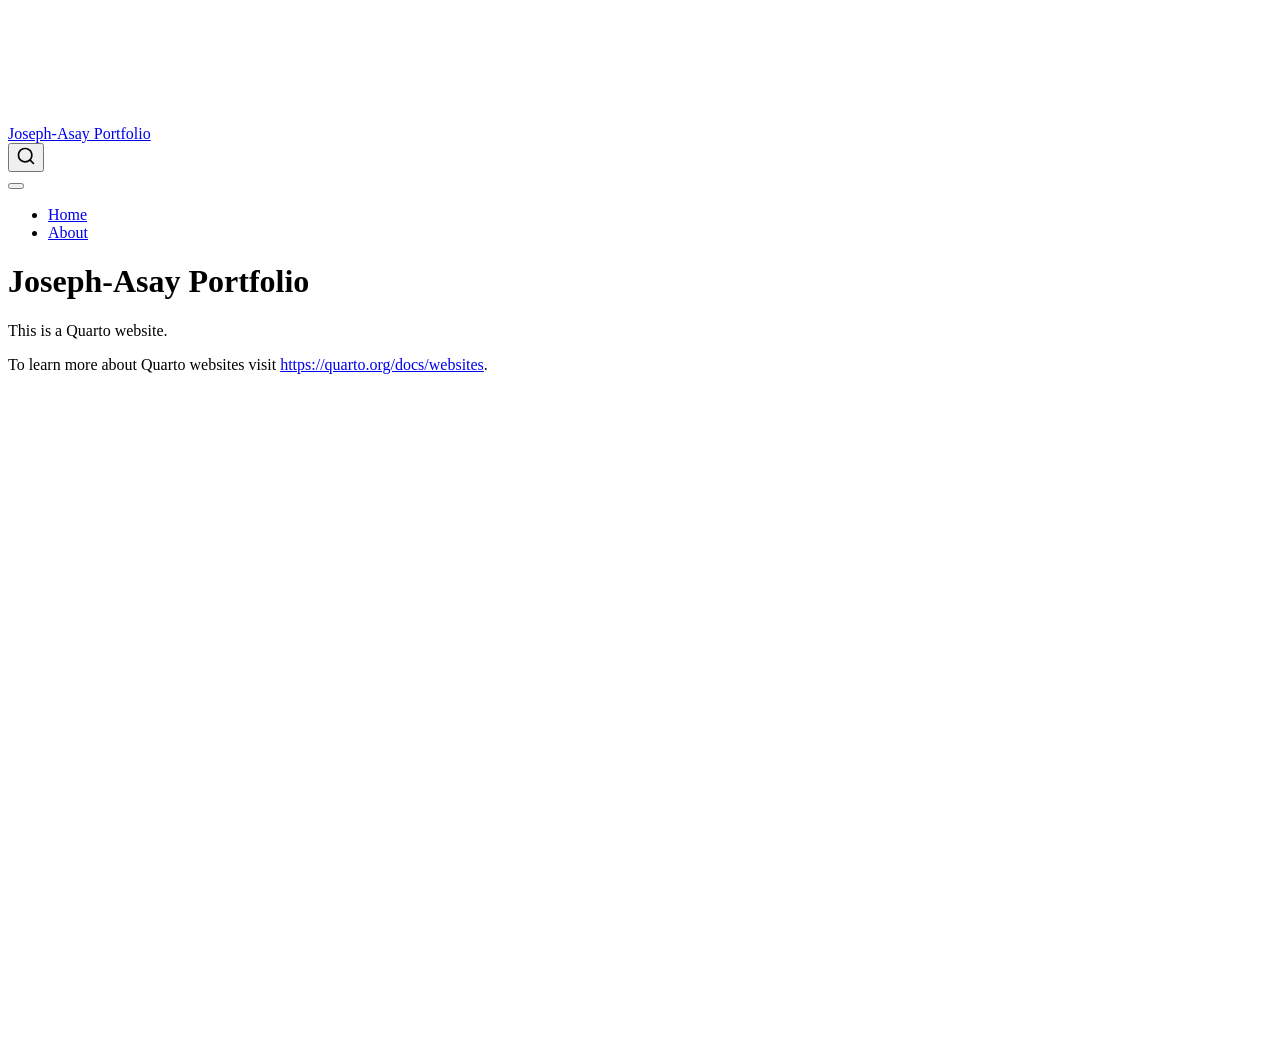
==== docs/index.html @ f4db393e "Initial commit: Quarto portfolio website" ====
<!DOCTYPE html>
<html xmlns="http://www.w3.org/1999/xhtml" lang="en" xml:lang="en"><head>

<meta charset="utf-8">
<meta name="generator" content="quarto-1.10.18">

<meta name="viewport" content="width=device-width, initial-scale=1.0, user-scalable=yes">


<title>Joseph-Asay Portfolio</title>
<style>
/* Default styles provided by pandoc.
** See https://pandoc.org/MANUAL.html#variables-for-html for config info.
*/
span.smallcaps{font-variant: small-caps;}
div.columns{display: flex; gap: 1.5em;}
div.column{flex: auto;}
@media screen {
div.columns{gap: min(4vw, 1.5em);}
div.column{overflow-x: auto;}
}
div.hanging-indent{margin-left: 1.5em; text-indent: -1.5em;}
ul.task-list{list-style: none;}
ul.task-list li input[type="checkbox"] {
  width: 0.8em;
  margin: 0 0.8em 0.2em -1em; /* quarto-specific, see https://github.com/quarto-dev/quarto-cli/issues/4556 */ 
  vertical-align: middle;
}
</style>


<script src="site_libs/quarto-nav/quarto-nav.js"></script>
<script src="site_libs/quarto-nav/headroom.min.js"></script>
<script src="site_libs/clipboard/clipboard.min.js"></script>
<script src="site_libs/quarto-search/autocomplete.umd.js"></script>
<script src="site_libs/quarto-search/fuse.min.js"></script>
<script src="site_libs/quarto-search/quarto-search.js"></script>
<meta name="quarto:offset" content="./">
<script src="site_libs/quarto-html/quarto.js" type="module"></script>
<script src="site_libs/quarto-html/tabsets/tabsets.js" type="module"></script>
<script src="site_libs/quarto-html/popper.min.js"></script>
<script src="site_libs/quarto-html/tippy.umd.min.js"></script>
<script src="site_libs/quarto-html/anchor.min.js"></script>
<link href="site_libs/quarto-html/tippy.css" rel="stylesheet">
<link href="site_libs/quarto-html/quarto-syntax-highlighting-64a204ab8560d761af7679ceaba22944.css" rel="stylesheet" id="quarto-text-highlighting-styles">
<script src="site_libs/bootstrap/bootstrap.min.js"></script>
<link href="site_libs/bootstrap/bootstrap-icons.css" rel="stylesheet">
<link href="site_libs/bootstrap/bootstrap-172ba59bd5e0b52282274ba0c0cc16fc.min.css" rel="stylesheet" append-hash="true" id="quarto-bootstrap" data-mode="light">
<script id="quarto-search-options" type="application/json">{
  "location": "navbar",
  "copy-button": false,
  "collapse-after": 3,
  "panel-placement": "end",
  "type": "overlay",
  "limit": 50,
  "keyboard-shortcut": [
    "f",
    "/",
    "s"
  ],
  "show-item-context": false,
  "language": {
    "search-no-results-text": "No results",
    "search-matching-documents-text": "matching documents",
    "search-copy-link-title": "Copy link to search",
    "search-hide-matches-text": "Hide additional matches",
    "search-more-match-text": "more match in this document",
    "search-more-matches-text": "more matches in this document",
    "search-clear-button-title": "Clear",
    "search-text-placeholder": "",
    "search-detached-cancel-button-title": "Cancel",
    "search-submit-button-title": "Submit",
    "search-label": "Search"
  }
}</script>


<link rel="stylesheet" href="styles.css">
</head>

<body class="nav-fixed quarto-light">

<div id="quarto-search-results"></div>
  <header id="quarto-header" class="headroom fixed-top">
    <nav class="navbar navbar-expand-lg " data-bs-theme="dark">
      <div class="navbar-container container-fluid">
      <div class="navbar-brand-container mx-auto">
    <a class="navbar-brand" href="./index.html">
    <span class="navbar-title">Joseph-Asay Portfolio</span>
    </a>
  </div>
            <div id="quarto-search" class="" title="Search"></div>
          <button class="navbar-toggler" type="button" data-bs-toggle="collapse" data-bs-target="#navbarCollapse" aria-controls="navbarCollapse" role="menu" aria-expanded="false" aria-label="Toggle navigation" onclick="if (window.quartoToggleHeadroom) { window.quartoToggleHeadroom(); }">
  <span class="navbar-toggler-icon"></span>
</button>
          <div class="collapse navbar-collapse" id="navbarCollapse">
            <ul class="navbar-nav navbar-nav-scroll me-auto">
  <li class="nav-item">
    <a class="nav-link active" href="./index.html" aria-current="page"> 
<span class="menu-text">Home</span></a>
  </li>  
  <li class="nav-item">
    <a class="nav-link" href="./about.html"> 
<span class="menu-text">About</span></a>
  </li>  
</ul>
          </div> <!-- /navcollapse -->
            <div class="quarto-navbar-tools">
</div>
      </div> <!-- /container-fluid -->
    </nav>
</header>
<!-- content -->
<div id="quarto-content" class="quarto-container page-columns page-rows-contents page-layout-article page-navbar">
<!-- sidebar -->
<!-- margin-sidebar -->
    <div id="quarto-margin-sidebar" class="sidebar margin-sidebar zindex-bottom">
        
    </div>
<!-- main -->
<main class="content" id="quarto-document-content">

<header id="title-block-header" class="quarto-title-block default">
<div class="quarto-title">
<h1 class="title">Joseph-Asay Portfolio</h1>
</div>



<div class="quarto-title-meta">

    
  
    
  </div>
  


</header>


<p>This is a Quarto website.</p>
<p>To learn more about Quarto websites visit <a href="https://quarto.org/docs/websites" class="uri">https://quarto.org/docs/websites</a>.</p>



</main> <!-- /main -->
<script id="quarto-html-after-body" type="application/javascript">
  window.document.addEventListener("DOMContentLoaded", function (event) {
    const icon = "";
    const anchorJS = new window.AnchorJS();
    anchorJS.options = {
      placement: 'right',
      icon: icon
    };
    anchorJS.add('.anchored');
    const isCodeAnnotation = (el) => {
      for (const clz of el.classList) {
        if (clz.startsWith('code-annotation-')) {                     
          return true;
        }
      }
      return false;
    }
    const onCopySuccess = function(e) {
      // button target
      const button = e.trigger;
      // don't keep focus
      button.blur();
      // flash "checked"
      button.classList.add('code-copy-button-checked');
      var currentTitle = button.getAttribute("title");
      button.setAttribute("title", "Copied!");
      let tooltip;
      if (window.bootstrap) {
        button.setAttribute("data-bs-toggle", "tooltip");
        button.setAttribute("data-bs-placement", "left");
        button.setAttribute("data-bs-title", "Copied!");
        tooltip = new bootstrap.Tooltip(button, 
          { trigger: "manual", 
            customClass: "code-copy-button-tooltip",
            offset: [0, -8]});
        tooltip.show();    
      }
      setTimeout(function() {
        if (tooltip) {
          tooltip.hide();
          button.removeAttribute("data-bs-title");
          button.removeAttribute("data-bs-toggle");
          button.removeAttribute("data-bs-placement");
        }
        button.setAttribute("title", currentTitle);
        button.classList.remove('code-copy-button-checked');
      }, 1000);
      // clear code selection
      e.clearSelection();
    }
    const getTextToCopy = function(trigger) {
      const outerScaffold = trigger.parentElement.cloneNode(true);
      const codeEl = outerScaffold.querySelector('code');
      for (const childEl of codeEl.children) {
        if (isCodeAnnotation(childEl)) {
          childEl.remove();
        }
      }
      return codeEl.innerText;
    }
    const clipboard = new window.ClipboardJS('.code-copy-button:not([data-in-quarto-modal])', {
      text: getTextToCopy
    });
    clipboard.on('success', onCopySuccess);
    if (window.document.getElementById('quarto-embedded-source-code-modal')) {
      const clipboardModal = new window.ClipboardJS('.code-copy-button[data-in-quarto-modal]', {
        text: getTextToCopy,
        container: window.document.getElementById('quarto-embedded-source-code-modal')
      });
      clipboardModal.on('success', onCopySuccess);
    }
      var localhostRegex = new RegExp(/^(?:http|https):\/\/localhost\:?[0-9]*\//);
      var mailtoRegex = new RegExp(/^mailto:/);
        var filterRegex = new RegExp('/' + window.location.host + '/');
      var isInternal = (href) => {
          return filterRegex.test(href) || localhostRegex.test(href) || mailtoRegex.test(href);
      }
      // Inspect non-navigation links and adorn them if external
     var links = window.document.querySelectorAll('a[href]:not(.nav-link):not(.navbar-brand):not(.toc-action):not(.sidebar-link):not(.sidebar-item-toggle):not(.pagination-link):not(.no-external):not([aria-hidden]):not(.dropdown-item):not(.quarto-navigation-tool):not(.about-link)');
      for (var i=0; i<links.length; i++) {
        const link = links[i];
        if (!isInternal(link.href)) {
          // undo the damage that might have been done by quarto-nav.js in the case of
          // links that we want to consider external
          if (link.dataset.originalHref !== undefined) {
            link.href = link.dataset.originalHref;
          }
        }
      }
    function tippyHover(el, contentFn, onTriggerFn, onUntriggerFn) {
      const config = {
        allowHTML: true,
        maxWidth: 500,
        delay: 100,
        arrow: false,
        appendTo: function(el) {
            return el.parentElement;
        },
        interactive: true,
        interactiveBorder: 10,
        theme: 'quarto',
        placement: 'bottom-start',
      };
      if (contentFn) {
        config.content = contentFn;
      }
      if (onTriggerFn) {
        config.onTrigger = onTriggerFn;
      }
      if (onUntriggerFn) {
        config.onUntrigger = onUntriggerFn;
      }
      window.tippy(el, config); 
    }
    const noterefs = window.document.querySelectorAll('a[role="doc-noteref"]');
    for (var i=0; i<noterefs.length; i++) {
      const ref = noterefs[i];
      tippyHover(ref, function() {
        // use id or data attribute instead here
        let href = ref.getAttribute('data-footnote-href') || ref.getAttribute('href');
        try { href = new URL(href).hash; } catch {}
        const id = href.replace(/^#\/?/, "");
        const note = window.document.getElementById(id);
        if (note) {
          return note.innerHTML;
        } else {
          return "";
        }
      });
    }
    const xrefs = window.document.querySelectorAll('a.quarto-xref');
    const processXRef = (id, note) => {
      // Strip column container classes
      const stripColumnClz = (el) => {
        el.classList.remove("page-full", "page-columns");
        if (el.children) {
          for (const child of el.children) {
            stripColumnClz(child);
          }
        }
      }
      stripColumnClz(note)
      if (id === null || id.startsWith('sec-')) {
        // Special case sections, only their first couple elements
        const container = document.createElement("div");
        if (note.children && note.children.length > 2) {
          container.appendChild(note.children[0].cloneNode(true));
          for (let i = 1; i < note.children.length; i++) {
            const child = note.children[i];
            if (child.tagName === "P" && child.innerText === "") {
              continue;
            } else {
              container.appendChild(child.cloneNode(true));
              break;
            }
          }
          if (window.Quarto?.typesetMath) {
            window.Quarto.typesetMath(container);
          }
          return container.innerHTML
        } else {
          if (window.Quarto?.typesetMath) {
            window.Quarto.typesetMath(note);
          }
          return note.innerHTML;
        }
      } else {
        // Remove any anchor links if they are present
        const anchorLink = note.querySelector('a.anchorjs-link');
        if (anchorLink) {
          anchorLink.remove();
        }
        if (window.Quarto?.typesetMath) {
          window.Quarto.typesetMath(note);
        }
        if (note.classList.contains("callout")) {
          return note.outerHTML;
        } else {
          return note.innerHTML;
        }
      }
    }
    for (var i=0; i<xrefs.length; i++) {
      const xref = xrefs[i];
      tippyHover(xref, undefined, function(instance) {
        instance.disable();
        let url = xref.getAttribute('href');
        let hash = undefined; 
        if (url.startsWith('#')) {
          hash = url;
        } else {
          try { hash = new URL(url).hash; } catch {}
        }
        if (hash) {
          const id = hash.replace(/^#\/?/, "");
          const note = window.document.getElementById(id);
          if (note !== null) {
            try {
              const html = processXRef(id, note.cloneNode(true));
              instance.setContent(html);
            } finally {
              instance.enable();
              instance.show();
            }
          } else {
            // See if we can fetch this
            fetch(url.split('#')[0])
            .then(res => res.text())
            .then(html => {
              const parser = new DOMParser();
              const htmlDoc = parser.parseFromString(html, "text/html");
              const note = htmlDoc.getElementById(id);
              if (note !== null) {
                const html = processXRef(id, note);
                instance.setContent(html);
              } 
            }).finally(() => {
              instance.enable();
              instance.show();
            });
          }
        } else {
          // See if we can fetch a full url (with no hash to target)
          // This is a special case and we should probably do some content thinning / targeting
          fetch(url)
          .then(res => res.text())
          .then(html => {
            const parser = new DOMParser();
            const htmlDoc = parser.parseFromString(html, "text/html");
            const note = htmlDoc.querySelector('main.content');
            if (note !== null) {
              // This should only happen for chapter cross references
              // (since there is no id in the URL)
              // remove the first header
              if (note.children.length > 0 && note.children[0].tagName === "HEADER") {
                note.children[0].remove();
              }
              const html = processXRef(null, note);
              instance.setContent(html);
            } 
          }).finally(() => {
            instance.enable();
            instance.show();
          });
        }
      }, function(instance) {
      });
    }
        let selectedAnnoteEl;
        const selectorForAnnotation = ( cell, annotation) => {
          let cellAttr = 'data-code-cell="' + cell + '"';
          let lineAttr = 'data-code-annotation="' +  annotation + '"';
          const selector = 'span[' + cellAttr + '][' + lineAttr + ']';
          return selector;
        }
        const selectCodeLines = (annoteEl) => {
          const doc = window.document;
          const targetCell = annoteEl.getAttribute("data-target-cell");
          const targetAnnotation = annoteEl.getAttribute("data-target-annotation");
          const annoteSpan = window.document.querySelector(selectorForAnnotation(targetCell, targetAnnotation));
          const lines = annoteSpan.getAttribute("data-code-lines").split(",");
          const lineIds = lines.map((line) => {
            return targetCell + "-" + line;
          })
          let top = null;
          let height = null;
          let parent = null;
          if (lineIds.length > 0) {
              //compute the position of the single el (top and bottom and make a div)
              const el = window.document.getElementById(lineIds[0]);
              top = el.offsetTop;
              height = el.offsetHeight;
              parent = el.parentElement.parentElement;
            if (lineIds.length > 1) {
              const lastEl = window.document.getElementById(lineIds[lineIds.length - 1]);
              const bottom = lastEl.offsetTop + lastEl.offsetHeight;
              height = bottom - top;
            }
            if (top !== null && height !== null && parent !== null) {
              // cook up a div (if necessary) and position it 
              let div = window.document.getElementById("code-annotation-line-highlight");
              if (div === null) {
                div = window.document.createElement("div");
                div.setAttribute("id", "code-annotation-line-highlight");
                div.style.position = 'absolute';
                parent.appendChild(div);
              }
              div.style.top = top - 2 + "px";
              div.style.height = height + 4 + "px";
              div.style.left = 0;
              let gutterDiv = window.document.getElementById("code-annotation-line-highlight-gutter");
              if (gutterDiv === null) {
                gutterDiv = window.document.createElement("div");
                gutterDiv.setAttribute("id", "code-annotation-line-highlight-gutter");
                gutterDiv.style.position = 'absolute';
                const codeCell = window.document.getElementById(targetCell);
                const gutter = codeCell.querySelector('.code-annotation-gutter');
                gutter.appendChild(gutterDiv);
              }
              gutterDiv.style.top = top - 2 + "px";
              gutterDiv.style.height = height + 4 + "px";
            }
            selectedAnnoteEl = annoteEl;
          }
        };
        const unselectCodeLines = () => {
          const elementsIds = ["code-annotation-line-highlight", "code-annotation-line-highlight-gutter"];
          elementsIds.forEach((elId) => {
            const div = window.document.getElementById(elId);
            if (div) {
              div.remove();
            }
          });
          selectedAnnoteEl = undefined;
        };
          // Handle positioning of the toggle
      window.addEventListener(
        "resize",
        throttle(() => {
          elRect = undefined;
          if (selectedAnnoteEl) {
            selectCodeLines(selectedAnnoteEl);
          }
        }, 10)
      );
      function throttle(fn, ms) {
      let throttle = false;
      let timer;
        return (...args) => {
          if(!throttle) { // first call gets through
              fn.apply(this, args);
              throttle = true;
          } else { // all the others get throttled
              if(timer) clearTimeout(timer); // cancel #2
              timer = setTimeout(() => {
                fn.apply(this, args);
                timer = throttle = false;
              }, ms);
          }
        };
      }
        // Attach click handler to the DT
        const annoteDls = window.document.querySelectorAll('dt[data-target-cell]');
        for (const annoteDlNode of annoteDls) {
          annoteDlNode.addEventListener('click', (event) => {
            const clickedEl = event.target;
            if (clickedEl !== selectedAnnoteEl) {
              unselectCodeLines();
              const activeEl = window.document.querySelector('dt[data-target-cell].code-annotation-active');
              if (activeEl) {
                activeEl.classList.remove('code-annotation-active');
              }
              selectCodeLines(clickedEl);
              clickedEl.classList.add('code-annotation-active');
            } else {
              // Unselect the line
              unselectCodeLines();
              clickedEl.classList.remove('code-annotation-active');
            }
          });
        }
    const findCites = (el) => {
      const parentEl = el.parentElement;
      if (parentEl) {
        const cites = parentEl.dataset.cites;
        if (cites) {
          return {
            el,
            cites: cites.split(' ')
          };
        } else {
          return findCites(el.parentElement)
        }
      } else {
        return undefined;
      }
    };
    var bibliorefs = window.document.querySelectorAll('a[role="doc-biblioref"]');
    for (var i=0; i<bibliorefs.length; i++) {
      const ref = bibliorefs[i];
      const citeInfo = findCites(ref);
      if (citeInfo) {
        tippyHover(citeInfo.el, function() {
          var popup = window.document.createElement('div');
          citeInfo.cites.forEach(function(cite) {
            var citeDiv = window.document.createElement('div');
            citeDiv.classList.add('hanging-indent');
            citeDiv.classList.add('csl-entry');
            var biblioDiv = window.document.getElementById('ref-' + cite);
            if (biblioDiv) {
              citeDiv.innerHTML = biblioDiv.innerHTML;
            }
            popup.appendChild(citeDiv);
          });
          return popup.innerHTML;
        });
      }
    }
  });
  </script>
</div> <!-- /content -->




</body></html>
---- docs/site_libs/quarto-html/tippy.css ----
.tippy-box[data-animation=fade][data-state=hidden]{opacity:0}[data-tippy-root]{max-width:calc(100vw - 10px)}.tippy-box{position:relative;background-color:#333;color:#fff;border-radius:4px;font-size:14px;line-height:1.4;white-space:normal;outline:0;transition-property:transform,visibility,opacity}.tippy-box[data-placement^=top]>.tippy-arrow{bottom:0}.tippy-box[data-placement^=top]>.tippy-arrow:before{bottom:-7px;left:0;border-width:8px 8px 0;border-top-color:initial;transform-origin:center top}.tippy-box[data-placement^=bottom]>.tippy-arrow{top:0}.tippy-box[data-placement^=bottom]>.tippy-arrow:before{top:-7px;left:0;border-width:0 8px 8px;border-bottom-color:initial;transform-origin:center bottom}.tippy-box[data-placement^=left]>.tippy-arrow{right:0}.tippy-box[data-placement^=left]>.tippy-arrow:before{border-width:8px 0 8px 8px;border-left-color:initial;right:-7px;transform-origin:center left}.tippy-box[data-placement^=right]>.tippy-arrow{left:0}.tippy-box[data-placement^=right]>.tippy-arrow:before{left:-7px;border-width:8px 8px 8px 0;border-right-color:initial;transform-origin:center right}.tippy-box[data-inertia][data-state=visible]{transition-timing-function:cubic-bezier(.54,1.5,.38,1.11)}.tippy-arrow{width:16px;height:16px;color:#333}.tippy-arrow:before{content:"";position:absolute;border-color:transparent;border-style:solid}.tippy-content{position:relative;padding:5px 9px;z-index:1}
---- docs/site_libs/quarto-html/quarto-syntax-highlighting-64a204ab8560d761af7679ceaba22944.css ----
/* quarto syntax highlight colors */
:root {
  --quarto-hl-ot-color: #003B4F;
  --quarto-hl-at-color: #657422;
  --quarto-hl-ss-color: #20794D;
  --quarto-hl-an-color: #5E5E5E;
  --quarto-hl-fu-color: #4758AB;
  --quarto-hl-st-color: #20794D;
  --quarto-hl-cf-color: #003B4F;
  --quarto-hl-op-color: #5E5E5E;
  --quarto-hl-er-color: #AD0000;
  --quarto-hl-bn-color: #AD0000;
  --quarto-hl-al-color: #AD0000;
  --quarto-hl-va-color: #111111;
  --quarto-hl-bu-color: inherit;
  --quarto-hl-ex-color: inherit;
  --quarto-hl-pp-color: #AD0000;
  --quarto-hl-in-color: #5E5E5E;
  --quarto-hl-vs-color: #20794D;
  --quarto-hl-wa-color: #5E5E5E;
  --quarto-hl-do-color: #5E5E5E;
  --quarto-hl-im-color: #00769E;
  --quarto-hl-ch-color: #20794D;
  --quarto-hl-dt-color: #AD0000;
  --quarto-hl-fl-color: #AD0000;
  --quarto-hl-co-color: #5E5E5E;
  --quarto-hl-cv-color: #5E5E5E;
  --quarto-hl-cn-color: #8f5902;
  --quarto-hl-sc-color: #5E5E5E;
  --quarto-hl-dv-color: #AD0000;
  --quarto-hl-kw-color: #003B4F;
}

/* other quarto variables */
:root {
  --quarto-font-monospace: SFMono-Regular, Menlo, Monaco, Consolas, "Liberation Mono", "Courier New", monospace;
}

/* syntax highlight based on Pandoc's rules */
pre > code.sourceCode > span {
  color: #003B4F;
}

code.sourceCode > span {
  color: #003B4F;
}

div.sourceCode,
div.sourceCode pre.sourceCode {
  color: #003B4F;
}

/* Normal */
code span {
  color: #003B4F;
}

/* Alert */
code span.al {
  color: #AD0000;
  font-style: inherit;
}

/* Annotation */
code span.an {
  color: #5E5E5E;
  font-style: inherit;
}

/* Attribute */
code span.at {
  color: #657422;
  font-style: inherit;
}

/* BaseN */
code span.bn {
  color: #AD0000;
  font-style: inherit;
}

/* BuiltIn */
code span.bu {
  font-style: inherit;
}

/* ControlFlow */
code span.cf {
  color: #003B4F;
  font-weight: bold;
  font-style: inherit;
}

/* Char */
code span.ch {
  color: #20794D;
  font-style: inherit;
}

/* Constant */
code span.cn {
  color: #8f5902;
  font-style: inherit;
}

/* Comment */
code span.co {
  color: #5E5E5E;
  font-style: inherit;
}

/* CommentVar */
code span.cv {
  color: #5E5E5E;
  font-style: italic;
}

/* Documentation */
code span.do {
  color: #5E5E5E;
  font-style: italic;
}

/* DataType */
code span.dt {
  color: #AD0000;
  font-style: inherit;
}

/* DecVal */
code span.dv {
  color: #AD0000;
  font-style: inherit;
}

/* Error */
code span.er {
  color: #AD0000;
  font-style: inherit;
}

/* Extension */
code span.ex {
  font-style: inherit;
}

/* Float */
code span.fl {
  color: #AD0000;
  font-style: inherit;
}

/* Function */
code span.fu {
  color: #4758AB;
  font-style: inherit;
}

/* Import */
code span.im {
  color: #00769E;
  font-style: inherit;
}

/* Information */
code span.in {
  color: #5E5E5E;
  font-style: inherit;
}

/* Keyword */
code span.kw {
  color: #003B4F;
  font-weight: bold;
  font-style: inherit;
}

/* Operator */
code span.op {
  color: #5E5E5E;
  font-style: inherit;
}

/* Other */
code span.ot {
  color: #003B4F;
  font-style: inherit;
}

/* Preprocessor */
code span.pp {
  color: #AD0000;
  font-style: inherit;
}

/* SpecialChar */
code span.sc {
  color: #5E5E5E;
  font-style: inherit;
}

/* SpecialString */
code span.ss {
  color: #20794D;
  font-style: inherit;
}

/* String */
code span.st {
  color: #20794D;
  font-style: inherit;
}

/* Variable */
code span.va {
  color: #111111;
  font-style: inherit;
}

/* VerbatimString */
code span.vs {
  color: #20794D;
  font-style: inherit;
}

/* Warning */
code span.wa {
  color: #5E5E5E;
  font-style: italic;
}

.prevent-inlining {
  content: "</";
}

/*# sourceMappingURL=9d8d5bb603a83b8298b89080a598c93b.css.map */
---- docs/styles.css ----
/* css styles */
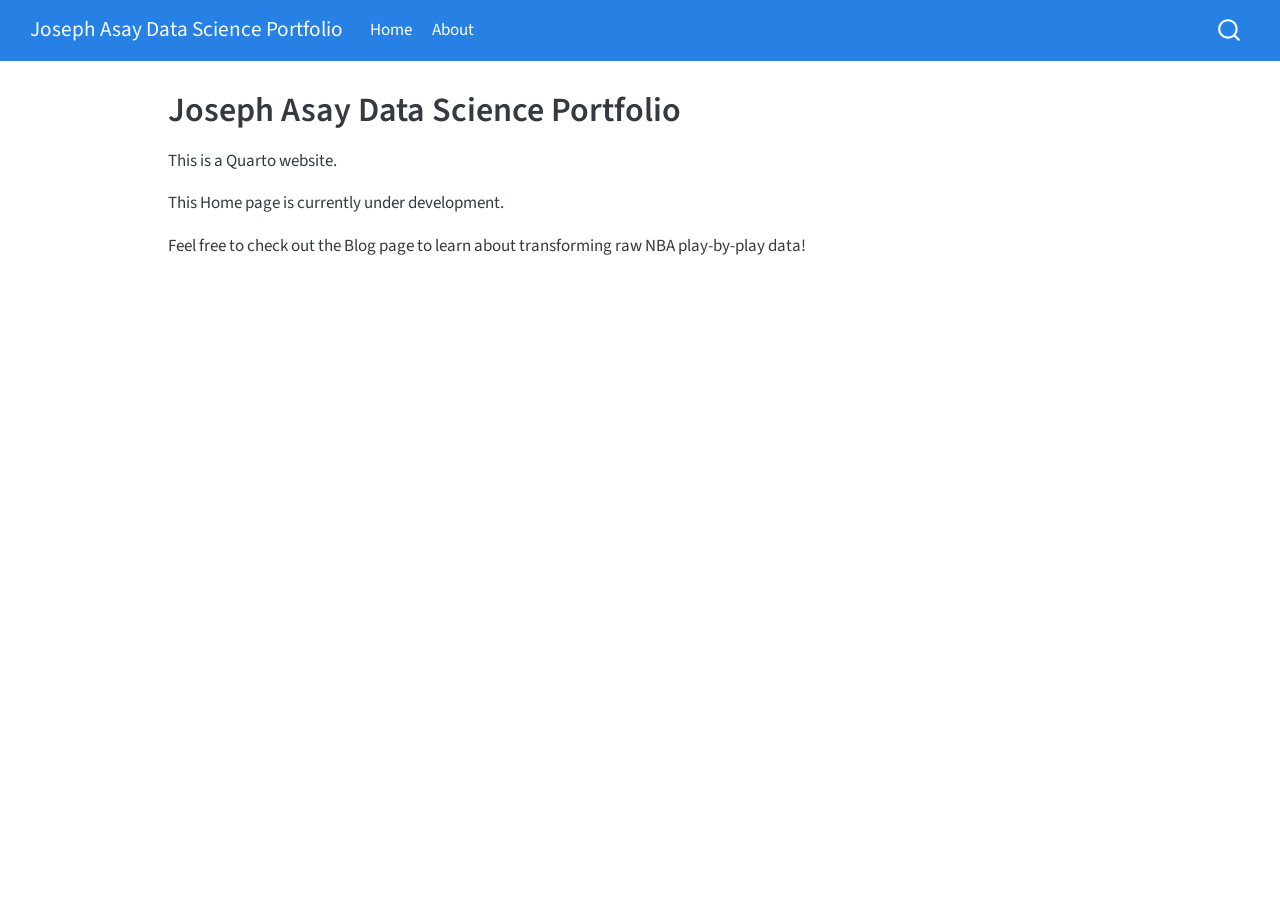
==== commit e6eefa49: "Landing Page Set-up" ====
--- a/docs/index.html
+++ b/docs/index.html
@@ -7,7 +7,7 @@
 <meta name="viewport" content="width=device-width, initial-scale=1.0, user-scalable=yes">
 
 
-<title>Joseph-Asay Portfolio</title>
+<title>Joseph Asay Data Science Portfolio</title>
 <style>
 /* Default styles provided by pandoc.
 ** See https://pandoc.org/MANUAL.html#variables-for-html for config info.
@@ -45,7 +45,7 @@
 <link href="site_libs/quarto-html/quarto-syntax-highlighting-64a204ab8560d761af7679ceaba22944.css" rel="stylesheet" id="quarto-text-highlighting-styles">
 <script src="site_libs/bootstrap/bootstrap.min.js"></script>
 <link href="site_libs/bootstrap/bootstrap-icons.css" rel="stylesheet">
-<link href="site_libs/bootstrap/bootstrap-172ba59bd5e0b52282274ba0c0cc16fc.min.css" rel="stylesheet" append-hash="true" id="quarto-bootstrap" data-mode="light">
+<link href="site_libs/bootstrap/bootstrap-221fb94c3ec07aa7e68c2d5abc4fc18e.min.css" rel="stylesheet" append-hash="true" id="quarto-bootstrap" data-mode="light">
 <script id="quarto-search-options" type="application/json">{
   "location": "navbar",
   "copy-button": false,
@@ -86,7 +86,7 @@
       <div class="navbar-container container-fluid">
       <div class="navbar-brand-container mx-auto">
     <a class="navbar-brand" href="./index.html">
-    <span class="navbar-title">Joseph-Asay Portfolio</span>
+    <span class="navbar-title">Joseph Asay Data Science Portfolio</span>
     </a>
   </div>
             <div id="quarto-search" class="" title="Search"></div>
@@ -122,7 +122,7 @@
 
 <header id="title-block-header" class="quarto-title-block default">
 <div class="quarto-title">
-<h1 class="title">Joseph-Asay Portfolio</h1>
+<h1 class="title">Joseph Asay Data Science Portfolio</h1>
 </div>
 
 
@@ -140,7 +140,8 @@
 
 
 <p>This is a Quarto website.</p>
-<p>To learn more about Quarto websites visit <a href="https://quarto.org/docs/websites" class="uri">https://quarto.org/docs/websites</a>.</p>
+<p>This Home page is currently under development.</p>
+<p>Feel free to check out the Blog page to learn about transforming raw NBA play-by-play data!</p>
 
 
 
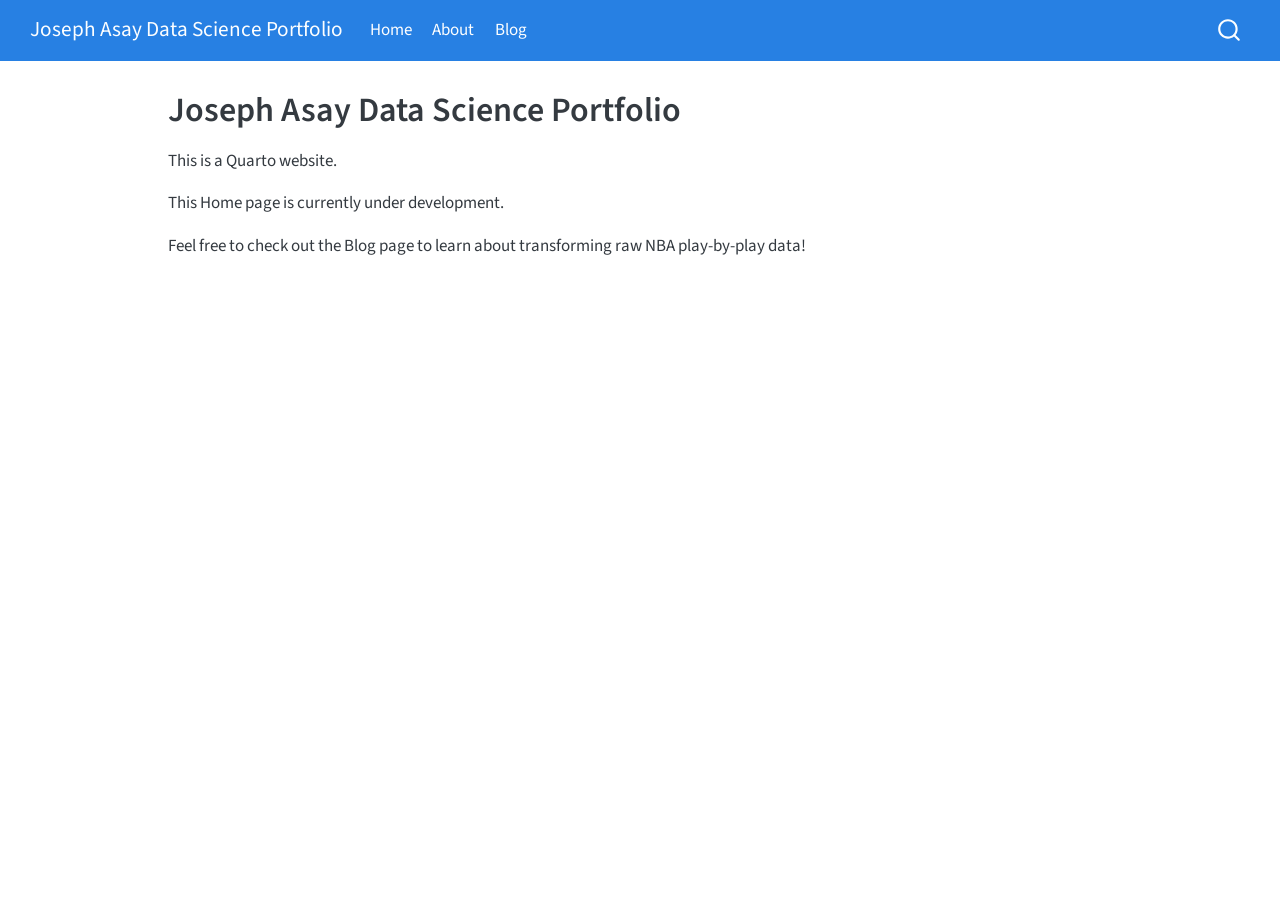
==== commit a93c0887: "Add basketball possessions tutorial blog" ====
--- a/docs/index.html
+++ b/docs/index.html
@@ -103,6 +103,10 @@
     <a class="nav-link" href="./about.html"> 
 <span class="menu-text">About</span></a>
   </li>  
+  <li class="nav-item">
+    <a class="nav-link" href="./blog.html"> 
+<span class="menu-text">Blog</span></a>
+  </li>  
 </ul>
           </div> <!-- /navcollapse -->
             <div class="quarto-navbar-tools">
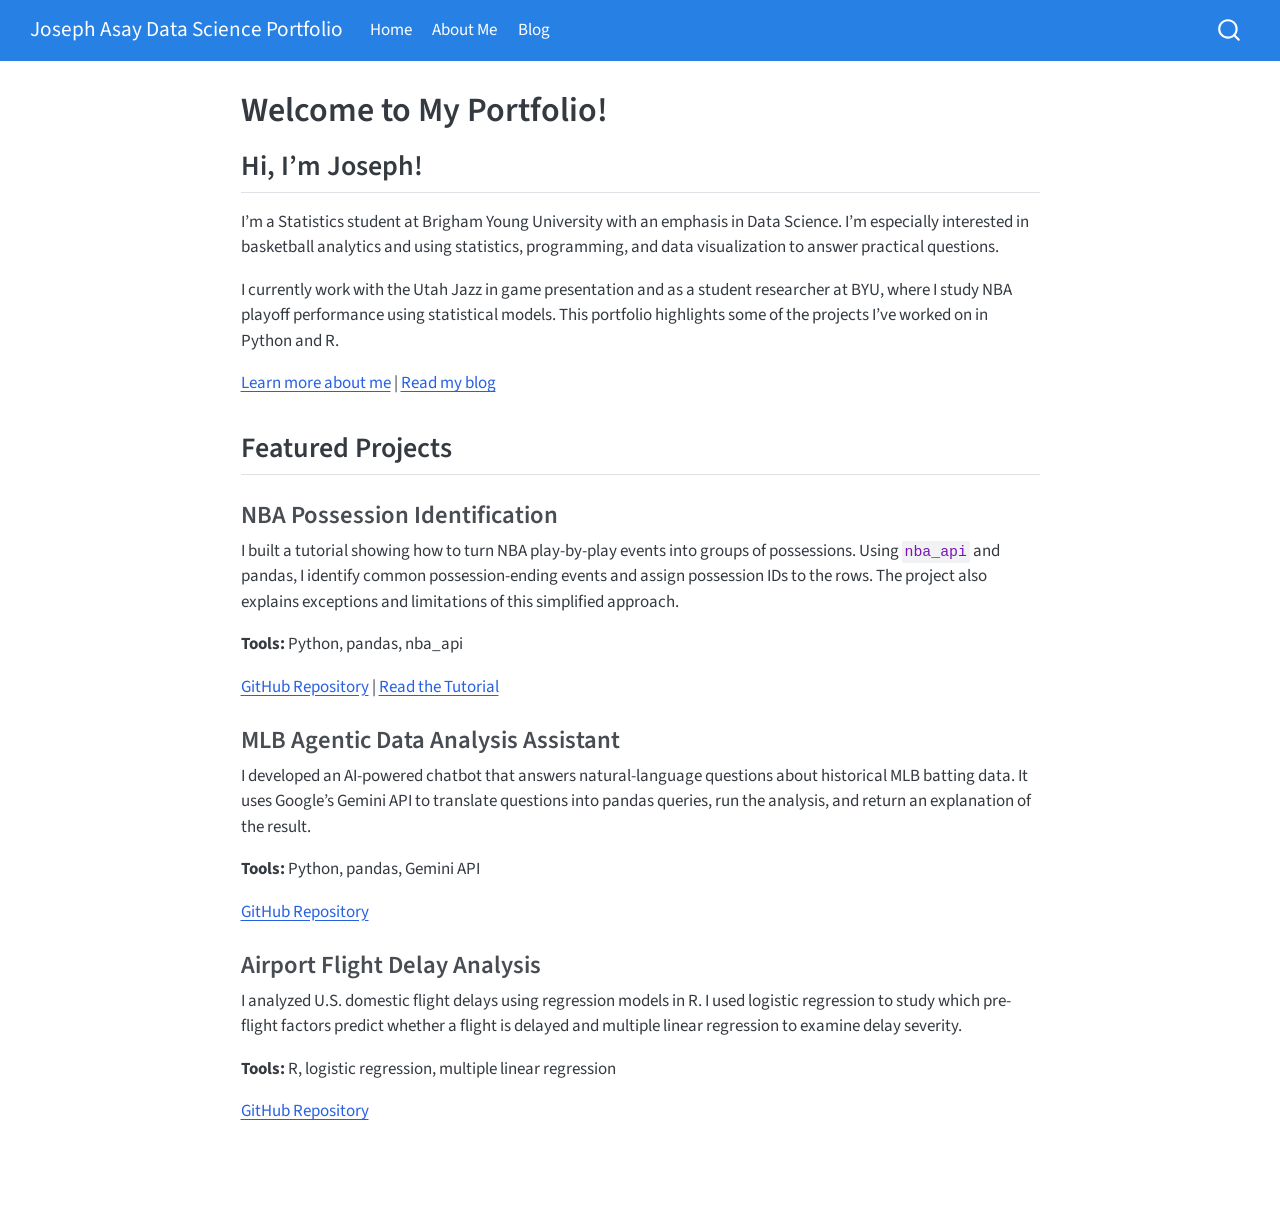
==== commit 41b36a08: "Update portfolio homepage and about page" ====
--- a/docs/index.html
+++ b/docs/index.html
@@ -7,7 +7,7 @@
 <meta name="viewport" content="width=device-width, initial-scale=1.0, user-scalable=yes">
 
 
-<title>Joseph Asay Data Science Portfolio</title>
+<title>Welcome to My Portfolio! – Joseph Asay Data Science Portfolio</title>
 <style>
 /* Default styles provided by pandoc.
 ** See https://pandoc.org/MANUAL.html#variables-for-html for config info.
@@ -78,7 +78,7 @@
 <link rel="stylesheet" href="styles.css">
 </head>
 
-<body class="nav-fixed quarto-light">
+<body class="nav-fixed fullcontent quarto-light">
 
 <div id="quarto-search-results"></div>
   <header id="quarto-header" class="headroom fixed-top">
@@ -101,7 +101,7 @@
   </li>  
   <li class="nav-item">
     <a class="nav-link" href="./about.html"> 
-<span class="menu-text">About</span></a>
+<span class="menu-text">About Me</span></a>
   </li>  
   <li class="nav-item">
     <a class="nav-link" href="./blog.html"> 
@@ -118,15 +118,13 @@
 <div id="quarto-content" class="quarto-container page-columns page-rows-contents page-layout-article page-navbar">
 <!-- sidebar -->
 <!-- margin-sidebar -->
-    <div id="quarto-margin-sidebar" class="sidebar margin-sidebar zindex-bottom">
-        
-    </div>
+    
 <!-- main -->
 <main class="content" id="quarto-document-content">
 
 <header id="title-block-header" class="quarto-title-block default">
 <div class="quarto-title">
-<h1 class="title">Joseph Asay Data Science Portfolio</h1>
+<h1 class="title">Welcome to My Portfolio!</h1>
 </div>
 
 
@@ -143,11 +141,35 @@
 </header>
 
 
-<p>This is a Quarto website.</p>
-<p>This Home page is currently under development.</p>
-<p>Feel free to check out the Blog page to learn about transforming raw NBA play-by-play data!</p>
-
-
+<section id="hi-im-joseph" class="level2">
+<h2 class="anchored" data-anchor-id="hi-im-joseph">Hi, I’m Joseph!</h2>
+<p>I’m a Statistics student at Brigham Young University with an emphasis in Data Science. I’m especially interested in basketball analytics and using statistics, programming, and data visualization to answer practical questions.</p>
+<p>I currently work with the Utah Jazz in game presentation and as a student researcher at BYU, where I study NBA playoff performance using statistical models. This portfolio highlights some of the projects I’ve worked on in Python and R.</p>
+<p><a href="./about.html">Learn more about me</a> | <a href="./blog.html">Read my blog</a></p>
+</section>
+<section id="featured-projects" class="level2">
+<h2 class="anchored" data-anchor-id="featured-projects">Featured Projects</h2>
+<section id="nba-possession-identification" class="level3">
+<h3 class="anchored" data-anchor-id="nba-possession-identification">NBA Possession Identification</h3>
+<p>I built a tutorial showing how to turn NBA play-by-play events into groups of possessions. Using <code>nba_api</code> and pandas, I identify common possession-ending events and assign possession IDs to the rows. The project also explains exceptions and limitations of this simplified approach.</p>
+<p><strong>Tools:</strong> Python, pandas, nba_api</p>
+<p><a href="https://github.com/Joseph-Asay/github_pages_portfolio">GitHub Repository</a> | <a href="./blog.html">Read the Tutorial</a></p>
+</section>
+<section id="mlb-agentic-data-analysis-assistant" class="level3">
+<h3 class="anchored" data-anchor-id="mlb-agentic-data-analysis-assistant">MLB Agentic Data Analysis Assistant</h3>
+<p>I developed an AI-powered chatbot that answers natural-language questions about historical MLB batting data. It uses Google’s Gemini API to translate questions into pandas queries, run the analysis, and return an explanation of the result.</p>
+<p><strong>Tools:</strong> Python, pandas, Gemini API</p>
+<p><a href="https://github.com/Joseph-Asay/MLB_Agentic_Chatbot">GitHub Repository</a></p>
+</section>
+<section id="airport-flight-delay-analysis" class="level3">
+<h3 class="anchored" data-anchor-id="airport-flight-delay-analysis">Airport Flight Delay Analysis</h3>
+<p>I analyzed U.S. domestic flight delays using regression models in R. I used logistic regression to study which pre-flight factors predict whether a flight is delayed and multiple linear regression to examine delay severity.</p>
+<p><strong>Tools:</strong> R, logistic regression, multiple linear regression</p>
+<p><a href="https://github.com/Joseph-Asay/Flight_Delay_Analysis">GitHub Repository</a></p>
+
+
+</section>
+</section>
 
 </main> <!-- /main -->
 <script id="quarto-html-after-body" type="application/javascript">
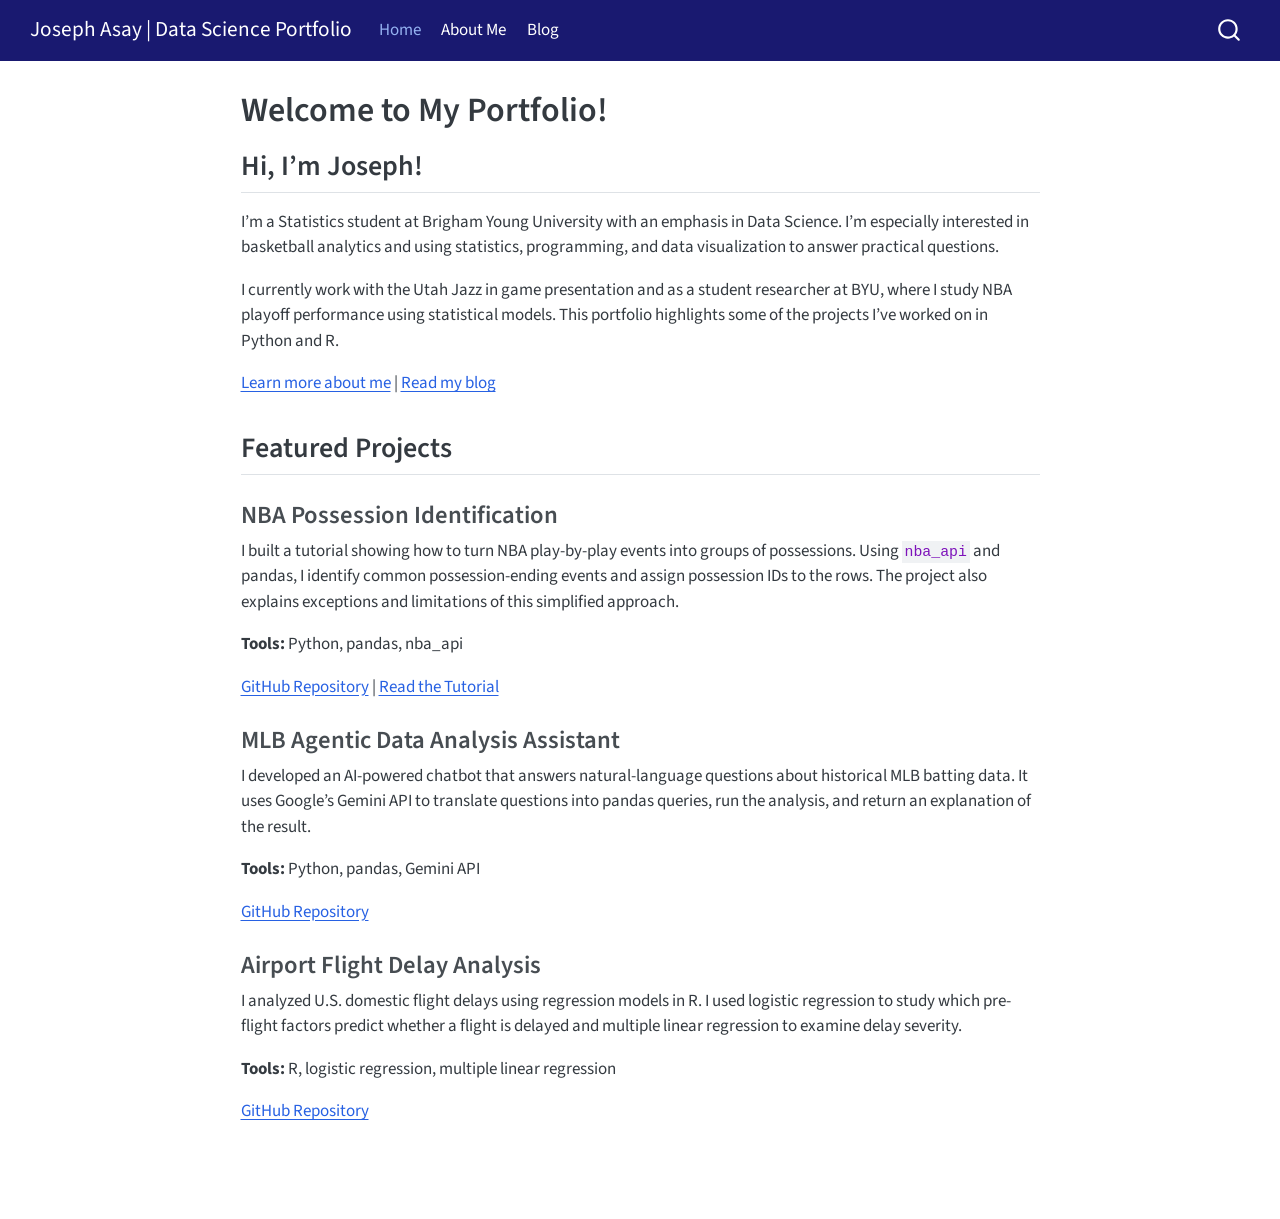
==== commit fc32468e: "Add README and update color/title" ====
--- a/docs/index.html
+++ b/docs/index.html
@@ -7,7 +7,7 @@
 <meta name="viewport" content="width=device-width, initial-scale=1.0, user-scalable=yes">
 
 
-<title>Welcome to My Portfolio! – Joseph Asay Data Science Portfolio</title>
+<title>Welcome to My Portfolio! – Joseph Asay | Data Science Portfolio</title>
 <style>
 /* Default styles provided by pandoc.
 ** See https://pandoc.org/MANUAL.html#variables-for-html for config info.
@@ -45,7 +45,7 @@
 <link href="site_libs/quarto-html/quarto-syntax-highlighting-64a204ab8560d761af7679ceaba22944.css" rel="stylesheet" id="quarto-text-highlighting-styles">
 <script src="site_libs/bootstrap/bootstrap.min.js"></script>
 <link href="site_libs/bootstrap/bootstrap-icons.css" rel="stylesheet">
-<link href="site_libs/bootstrap/bootstrap-221fb94c3ec07aa7e68c2d5abc4fc18e.min.css" rel="stylesheet" append-hash="true" id="quarto-bootstrap" data-mode="light">
+<link href="site_libs/bootstrap/bootstrap-12db1cee02c1be9a93b32a19c15b35fb.min.css" rel="stylesheet" append-hash="true" id="quarto-bootstrap" data-mode="light">
 <script id="quarto-search-options" type="application/json">{
   "location": "navbar",
   "copy-button": false,
@@ -86,7 +86,7 @@
       <div class="navbar-container container-fluid">
       <div class="navbar-brand-container mx-auto">
     <a class="navbar-brand" href="./index.html">
-    <span class="navbar-title">Joseph Asay Data Science Portfolio</span>
+    <span class="navbar-title">Joseph Asay | Data Science Portfolio</span>
     </a>
   </div>
             <div id="quarto-search" class="" title="Search"></div>
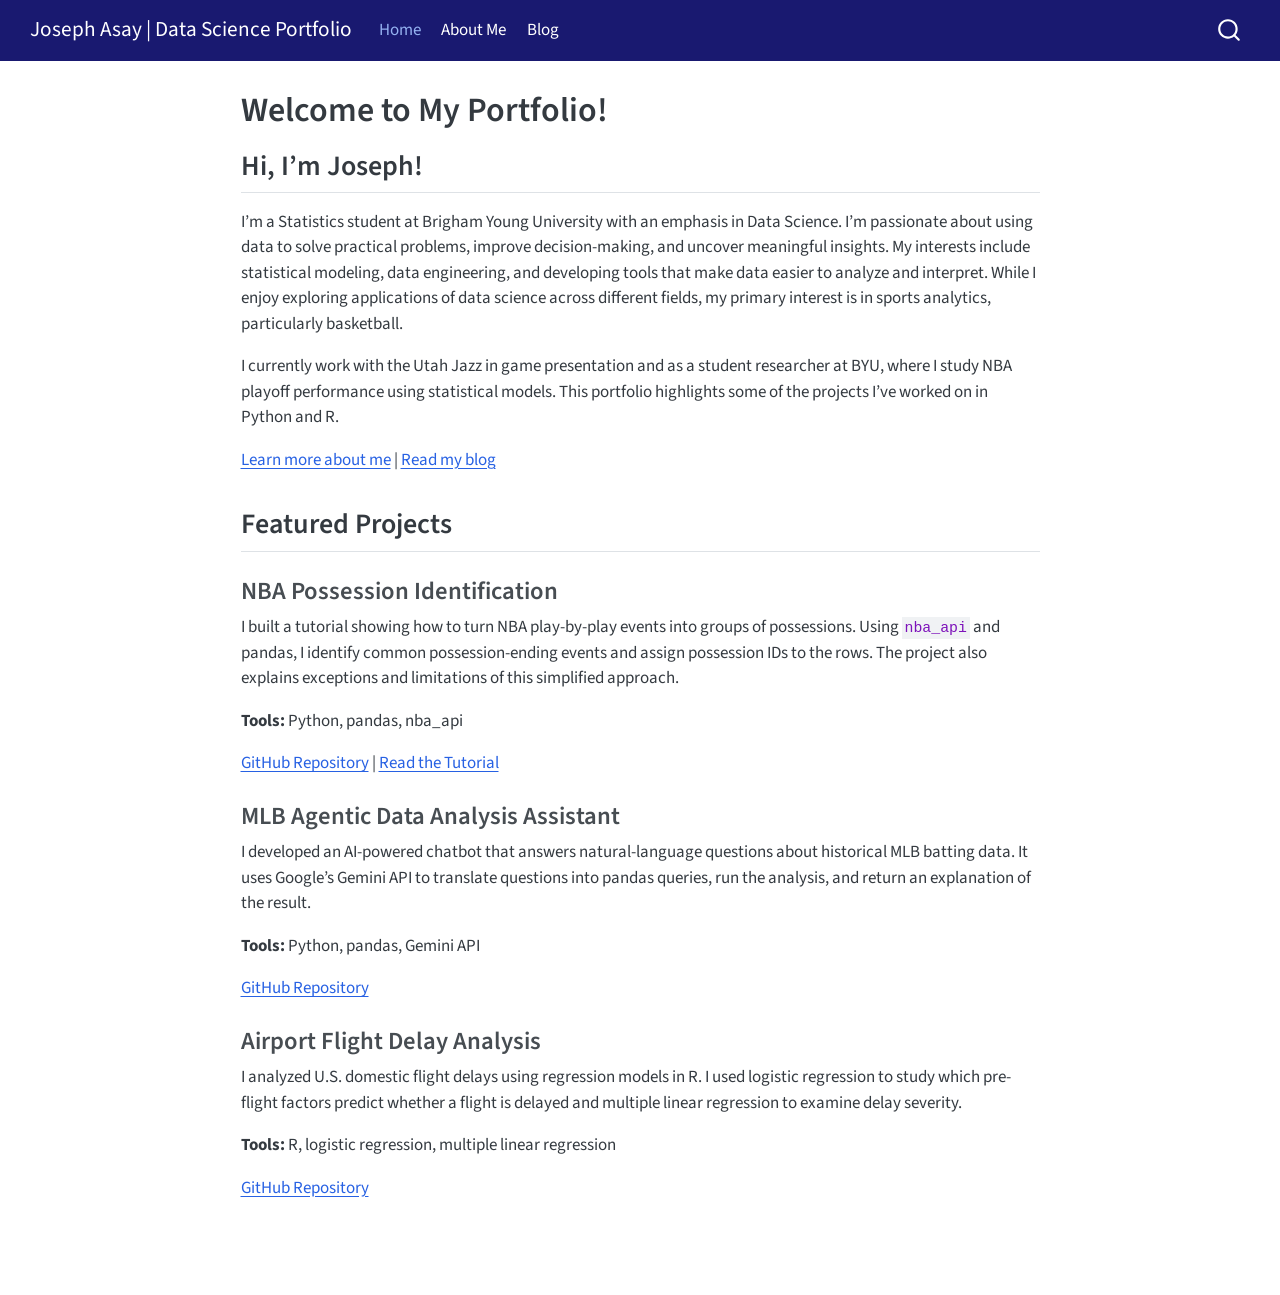
==== commit d4fc8ff9: "Rounded out my stated interests" ====
--- a/docs/index.html
+++ b/docs/index.html
@@ -143,7 +143,7 @@
 
 <section id="hi-im-joseph" class="level2">
 <h2 class="anchored" data-anchor-id="hi-im-joseph">Hi, I’m Joseph!</h2>
-<p>I’m a Statistics student at Brigham Young University with an emphasis in Data Science. I’m especially interested in basketball analytics and using statistics, programming, and data visualization to answer practical questions.</p>
+<p>I’m a Statistics student at Brigham Young University with an emphasis in Data Science. I’m passionate about using data to solve practical problems, improve decision-making, and uncover meaningful insights. My interests include statistical modeling, data engineering, and developing tools that make data easier to analyze and interpret. While I enjoy exploring applications of data science across different fields, my primary interest is in sports analytics, particularly basketball.</p>
 <p>I currently work with the Utah Jazz in game presentation and as a student researcher at BYU, where I study NBA playoff performance using statistical models. This portfolio highlights some of the projects I’ve worked on in Python and R.</p>
 <p><a href="./about.html">Learn more about me</a> | <a href="./blog.html">Read my blog</a></p>
 </section>
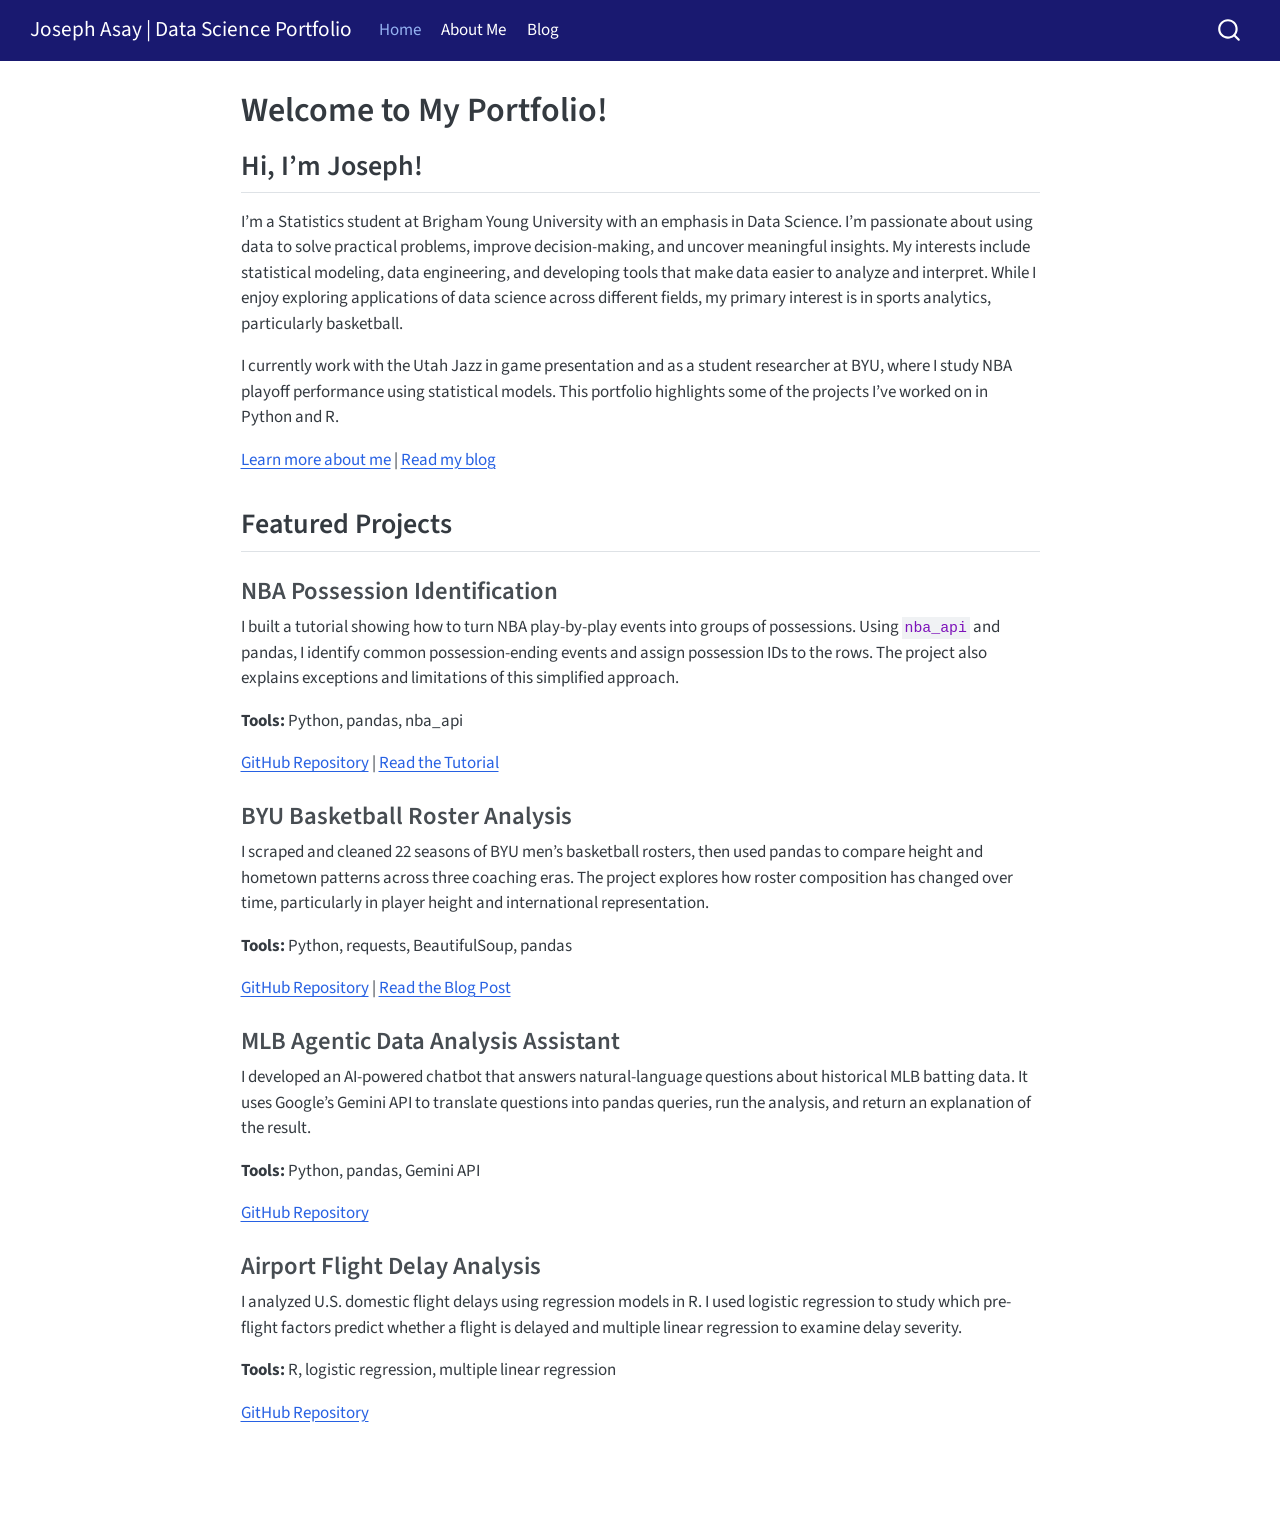
==== commit a9d3cb83: "Add BYU roster analysis blog and reorganize portfolio" ====
--- a/docs/index.html
+++ b/docs/index.html
@@ -153,7 +153,13 @@
 <h3 class="anchored" data-anchor-id="nba-possession-identification">NBA Possession Identification</h3>
 <p>I built a tutorial showing how to turn NBA play-by-play events into groups of possessions. Using <code>nba_api</code> and pandas, I identify common possession-ending events and assign possession IDs to the rows. The project also explains exceptions and limitations of this simplified approach.</p>
 <p><strong>Tools:</strong> Python, pandas, nba_api</p>
-<p><a href="https://github.com/Joseph-Asay/github_pages_portfolio">GitHub Repository</a> | <a href="./blog.html">Read the Tutorial</a></p>
+<p><a href="https://github.com/Joseph-Asay/github_pages_portfolio">GitHub Repository</a> | <a href="./posts/nba-possessions.html">Read the Tutorial</a></p>
+</section>
+<section id="byu-basketball-roster-analysis" class="level3">
+<h3 class="anchored" data-anchor-id="byu-basketball-roster-analysis">BYU Basketball Roster Analysis</h3>
+<p>I scraped and cleaned 22 seasons of BYU men’s basketball rosters, then used pandas to compare height and hometown patterns across three coaching eras. The project explores how roster composition has changed over time, particularly in player height and international representation.</p>
+<p><strong>Tools:</strong> Python, requests, BeautifulSoup, pandas</p>
+<p><a href="https://github.com/Joseph-Asay/byu-basketball-roster-analysis">GitHub Repository</a> | <a href="./posts/byu-roster-analysis.html">Read the Blog Post</a></p>
 </section>
 <section id="mlb-agentic-data-analysis-assistant" class="level3">
 <h3 class="anchored" data-anchor-id="mlb-agentic-data-analysis-assistant">MLB Agentic Data Analysis Assistant</h3>
